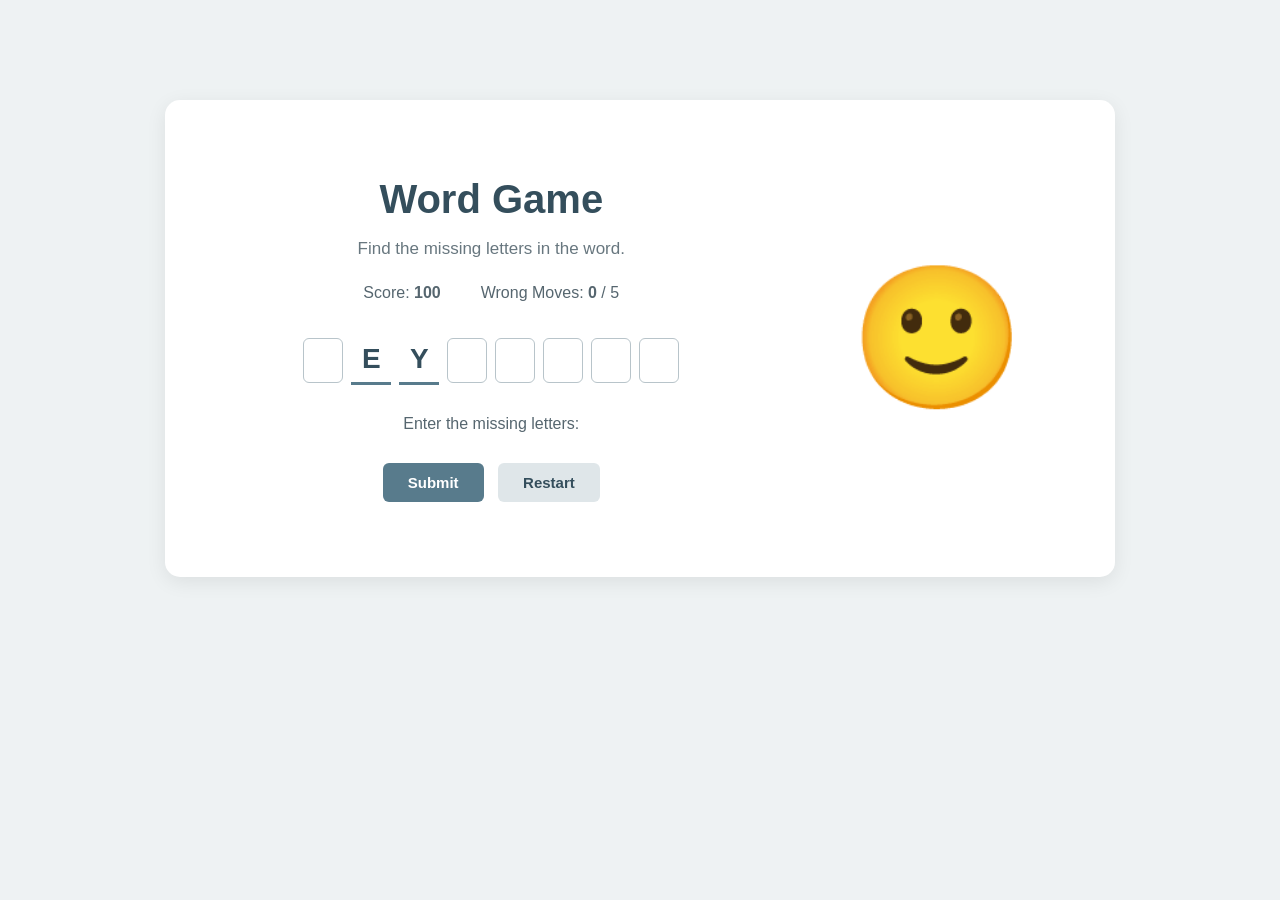
==== game.html @ 1e9c6515 "Updated" ====
<!DOCTYPE html>
<html>
<head>
    <title>Word Game</title>
    <link rel="stylesheet" href="game.css">
</head>

<body>

    <div class="game-container">

        <div class="left-section">

            <h1>Word Game</h1>

            <p class="instruction">
                Find the missing letters in the word.
            </p>

            <div class="score-board">
                <span>Score: <b id="score">100</b></span>
                <span>Wrong Moves: <b id="wrongMoves">0</b> / 5</span>
            </div>

            <div id="wordDisplay"></div>

            <p class="missing-text">
                Enter the missing letters:
            </p>

            <div id="inputArea"></div>

            <div class="buttons">
                <button id="submitBtn">Submit</button>
                <button id="restartBtn">Restart</button>
            </div>

            <p id="message"></p>

        </div>

        <div class="right-section">
            <div id="face">🙂</div>
        </div>

    </div>

    <script src="game.js"></script>
</body>
</html>
---- game.css ----
body {
    margin: 0;
    font-family: Arial, sans-serif;
    background-color: #eef2f3;
    color: #263238;
}

.game-container {
    width: 850px;
    margin: 100px auto;
    padding: 50px;
    background-color: white;
    border-radius: 15px;

    display: flex;
    justify-content: space-between;
    align-items: center;

    box-shadow: 0 5px 20px rgba(0, 0, 0, 0.08);
}

.left-section {
    width: 65%;
    text-align: center;
}

.right-section {
    width: 30%;
    text-align: center;
}

h1 {
    font-size: 40px;
    color: #344e5c;
    margin-bottom: 10px;
}

.instruction {
    font-size: 17px;
    color: #68777f;
    margin-bottom: 25px;
}

.score-board {
    display: flex;
    justify-content: center;
    gap: 40px;
    margin-bottom: 35px;
    color: #56666f;
    font-size: 16px;
}

#wordDisplay {
    display: flex;
    justify-content: center;
    align-items: center;
    gap: 8px;
    margin-bottom: 30px;
    flex-wrap: wrap;
}

.letter {
    width: 40px;
    height: 45px;

    display: flex;
    justify-content: center;
    align-items: center;

    font-size: 28px;
    font-weight: bold;
    color: #344e5c;

    border-bottom: 3px solid #587b8c;
}

.letter-input {
    width: 40px;
    height: 45px;

    box-sizing: border-box;

    text-align: center;
    font-size: 26px;
    font-weight: bold;

    border: 1px solid #b8c4ca;
    border-radius: 6px;

    color: #344e5c;
    outline: none;
}

.letter-input:focus {
    border-color: #587b8c;
}

.missing-text {
    font-size: 16px;
    color: #56666f;
}

#inputArea {
    margin-bottom: 25px;
}

.buttons {
    margin-top: 20px;
}

button {
    padding: 11px 25px;
    margin: 5px;

    font-size: 15px;
    font-weight: bold;

    border: none;
    border-radius: 6px;

    cursor: pointer;
}

#submitBtn {
    background-color: #587b8c;
    color: white;
}

#submitBtn:hover {
    background-color: #466575;
}

#restartBtn {
    background-color: #dfe6e9;
    color: #344e5c;
}

#restartBtn:hover {
    background-color: #cbd5d9;
}

#message {
    margin-top: 20px;
    font-size: 17px;
    font-weight: bold;
}

#face {
    font-size: 140px;
}
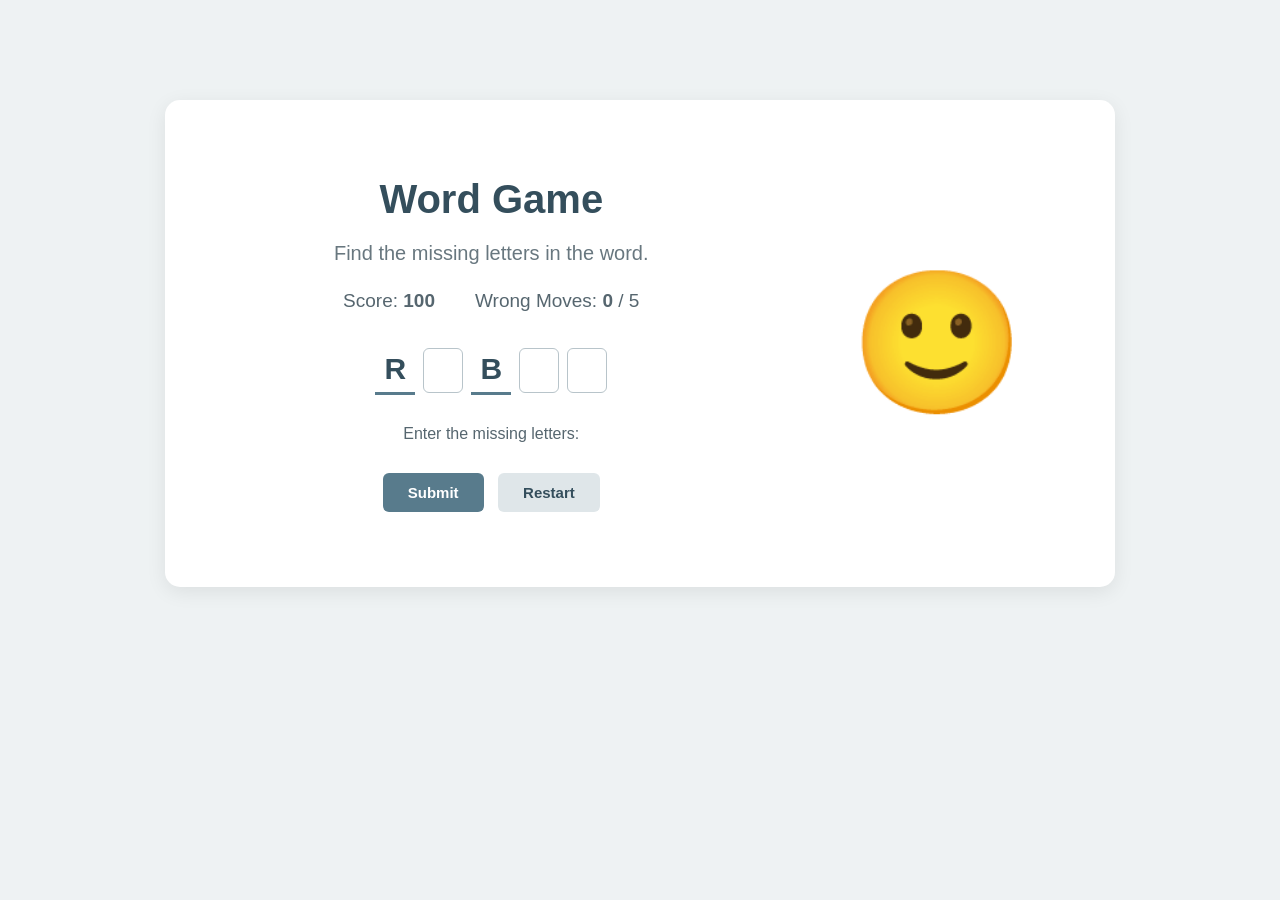
==== commit 2ea90818: "Updated word game" ====
--- a/game.html
+++ b/game.html
@@ -1,50 +1,41 @@
-<!DOCTYPE html>
+<!doctype html>
 <html>
-<head>
+  <head>
     <title>Word Game</title>
-    <link rel="stylesheet" href="game.css">
-</head>
+    <link rel="stylesheet" href="game.css" />
+  </head>
 
-<body>
+  <body>
+    <div class="game-container">
+      <div class="left-section">
+        <h1>Word Game</h1>
 
-    <div class="game-container">
+        <p class="instruction">Find the missing letters in the word.</p>
 
-        <div class="left-section">
-
-            <h1>Word Game</h1>
-
-            <p class="instruction">
-                Find the missing letters in the word.
-            </p>
-
-            <div class="score-board">
-                <span>Score: <b id="score">100</b></span>
-                <span>Wrong Moves: <b id="wrongMoves">0</b> / 5</span>
-            </div>
-
-            <div id="wordDisplay"></div>
-
-            <p class="missing-text">
-                Enter the missing letters:
-            </p>
-
-            <div id="inputArea"></div>
-
-            <div class="buttons">
-                <button id="submitBtn">Submit</button>
-                <button id="restartBtn">Restart</button>
-            </div>
-
-            <p id="message"></p>
-
+        <div class="score-board">
+          <span>Score: <b id="score">100</b></span>
+          <span>Wrong Moves: <b id="wrongMoves">0</b> / 5</span>
         </div>
 
-        <div class="right-section">
-            <div id="face">🙂</div>
+        <div id="wordDisplay"></div>
+
+        <p class="missing-text">Enter the missing letters:</p>
+
+        <div id="inputArea"></div>
+
+        <div class="buttons">
+          <button id="submitBtn">Submit</button>
+          <button id="restartBtn">Restart</button>
         </div>
 
+        <p id="message"></p>
+      </div>
+
+      <div class="right-section">
+        <div id="face">🙂</div>
+      </div>
     </div>
 
     <script src="game.js"></script>
-</body>
-</html>+  </body>
+</html>
--- a/game.css
+++ b/game.css
@@ -1,150 +1,150 @@
 body {
-    margin: 0;
-    font-family: Arial, sans-serif;
-    background-color: #eef2f3;
-    color: #263238;
+  margin: 0;
+  font-family: Arial, sans-serif;
+  background-color: #eef2f3;
+  color: #263238;
 }
 
 .game-container {
-    width: 850px;
-    margin: 100px auto;
-    padding: 50px;
-    background-color: white;
-    border-radius: 15px;
+  width: 850px;
+  margin: 100px auto;
+  padding: 50px;
+  background-color: white;
+  border-radius: 15px;
 
-    display: flex;
-    justify-content: space-between;
-    align-items: center;
+  display: flex;
+  justify-content: space-between;
+  align-items: center;
 
-    box-shadow: 0 5px 20px rgba(0, 0, 0, 0.08);
+  box-shadow: 0 5px 20px rgba(0, 0, 0, 0.08);
 }
 
 .left-section {
-    width: 65%;
-    text-align: center;
+  width: 65%;
+  text-align: center;
 }
 
 .right-section {
-    width: 30%;
-    text-align: center;
+  width: 30%;
+  text-align: center;
 }
 
 h1 {
-    font-size: 40px;
-    color: #344e5c;
-    margin-bottom: 10px;
+  font-size: 40px;
+  color: #344e5c;
+  margin-bottom: 10px;
 }
 
 .instruction {
-    font-size: 17px;
-    color: #68777f;
-    margin-bottom: 25px;
+  font-size: 20px;
+  color: #68777f;
+  margin-bottom: 25px;
 }
 
 .score-board {
-    display: flex;
-    justify-content: center;
-    gap: 40px;
-    margin-bottom: 35px;
-    color: #56666f;
-    font-size: 16px;
+  display: flex;
+  justify-content: center;
+  gap: 40px;
+  margin-bottom: 35px;
+  color: #56666f;
+  font-size: 19px;
 }
 
 #wordDisplay {
-    display: flex;
-    justify-content: center;
-    align-items: center;
-    gap: 8px;
-    margin-bottom: 30px;
-    flex-wrap: wrap;
+  display: flex;
+  justify-content: center;
+  align-items: center;
+  gap: 8px;
+  margin-bottom: 30px;
+  flex-wrap: wrap;
 }
 
 .letter {
-    width: 40px;
-    height: 45px;
+  width: 40px;
+  height: 45px;
 
-    display: flex;
-    justify-content: center;
-    align-items: center;
+  display: flex;
+  justify-content: center;
+  align-items: center;
 
-    font-size: 28px;
-    font-weight: bold;
-    color: #344e5c;
+  font-size: 30px;
+  font-weight: bold;
+  color: #344e5c;
 
-    border-bottom: 3px solid #587b8c;
+  border-bottom: 3px solid #587b8c;
 }
 
 .letter-input {
-    width: 40px;
-    height: 45px;
+  width: 40px;
+  height: 45px;
 
-    box-sizing: border-box;
+  box-sizing: border-box;
 
-    text-align: center;
-    font-size: 26px;
-    font-weight: bold;
+  text-align: center;
+  font-size: 26px;
+  font-weight: bold;
 
-    border: 1px solid #b8c4ca;
-    border-radius: 6px;
+  border: 1px solid #b8c4ca;
+  border-radius: 6px;
 
-    color: #344e5c;
-    outline: none;
+  color: #344e5c;
+  outline: none;
 }
 
 .letter-input:focus {
-    border-color: #587b8c;
+  border-color: #587b8c;
 }
 
 .missing-text {
-    font-size: 16px;
-    color: #56666f;
+  font-size: 16px;
+  color: #56666f;
 }
 
 #inputArea {
-    margin-bottom: 25px;
+  margin-bottom: 25px;
 }
 
 .buttons {
-    margin-top: 20px;
+  margin-top: 20px;
 }
 
 button {
-    padding: 11px 25px;
-    margin: 5px;
+  padding: 11px 25px;
+  margin: 5px;
 
-    font-size: 15px;
-    font-weight: bold;
+  font-size: 15px;
+  font-weight: bold;
 
-    border: none;
-    border-radius: 6px;
+  border: none;
+  border-radius: 6px;
 
-    cursor: pointer;
+  cursor: pointer;
 }
 
 #submitBtn {
-    background-color: #587b8c;
-    color: white;
+  background-color: #587b8c;
+  color: white;
 }
 
 #submitBtn:hover {
-    background-color: #466575;
+  background-color: #466575;
 }
 
 #restartBtn {
-    background-color: #dfe6e9;
-    color: #344e5c;
+  background-color: #dfe6e9;
+  color: #344e5c;
 }
 
 #restartBtn:hover {
-    background-color: #cbd5d9;
+  background-color: #cbd5d9;
 }
 
 #message {
-    margin-top: 20px;
-    font-size: 17px;
-    font-weight: bold;
+  margin-top: 20px;
+  font-size: 17px;
+  font-weight: bold;
 }
 
 #face {
-    font-size: 140px;
-}+  font-size: 140px;
+}
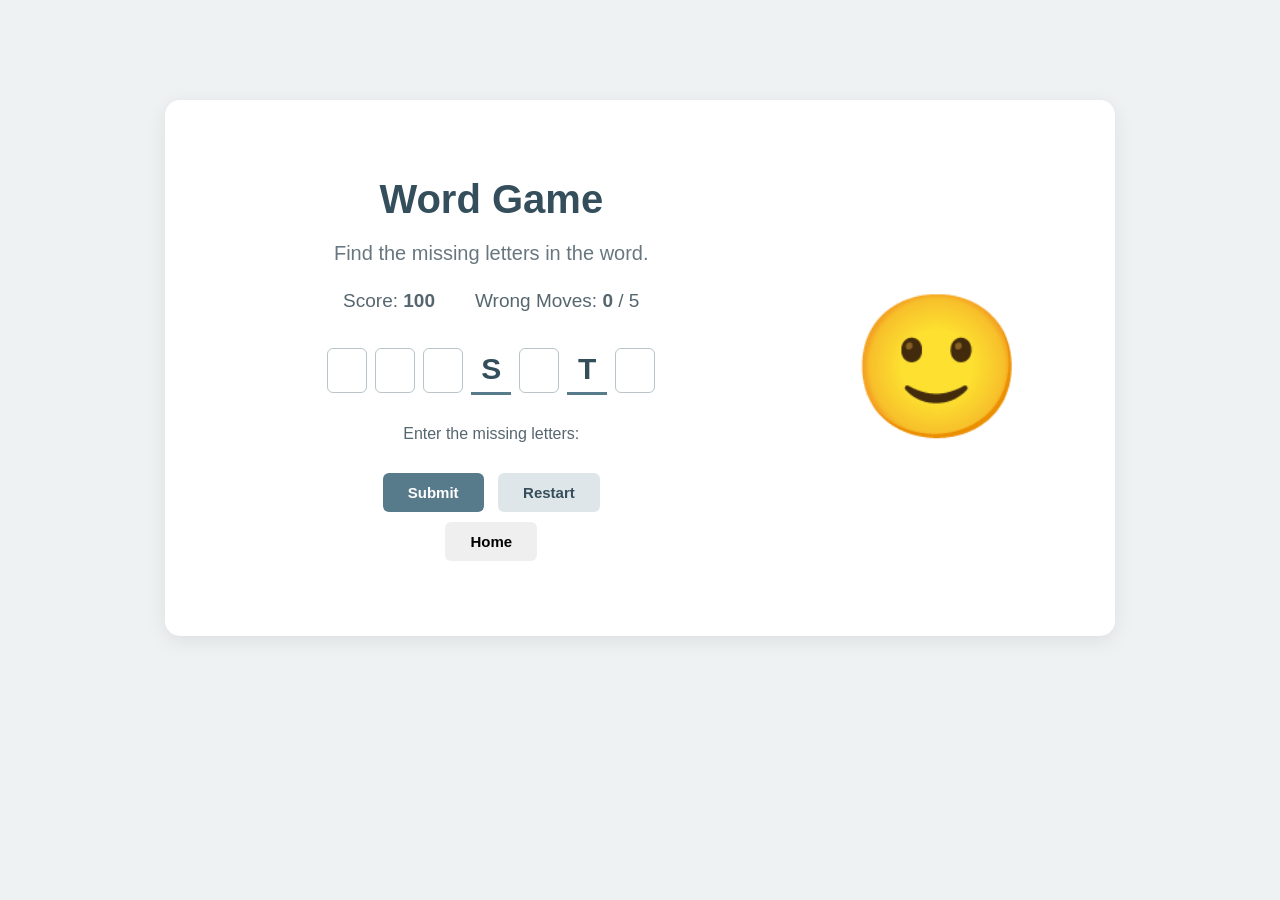
==== commit d3ec4f83: "Added synonyms and antonyms games" ====
--- a/game.html
+++ b/game.html
@@ -27,6 +27,11 @@
           <button id="submitBtn">Submit</button>
           <button id="restartBtn">Restart</button>
         </div>
+        <div class="home-button">
+          <form action="index.html">
+            <button type="submit">Home</button>
+          </form>
+        </div>
 
         <p id="message"></p>
       </div>
